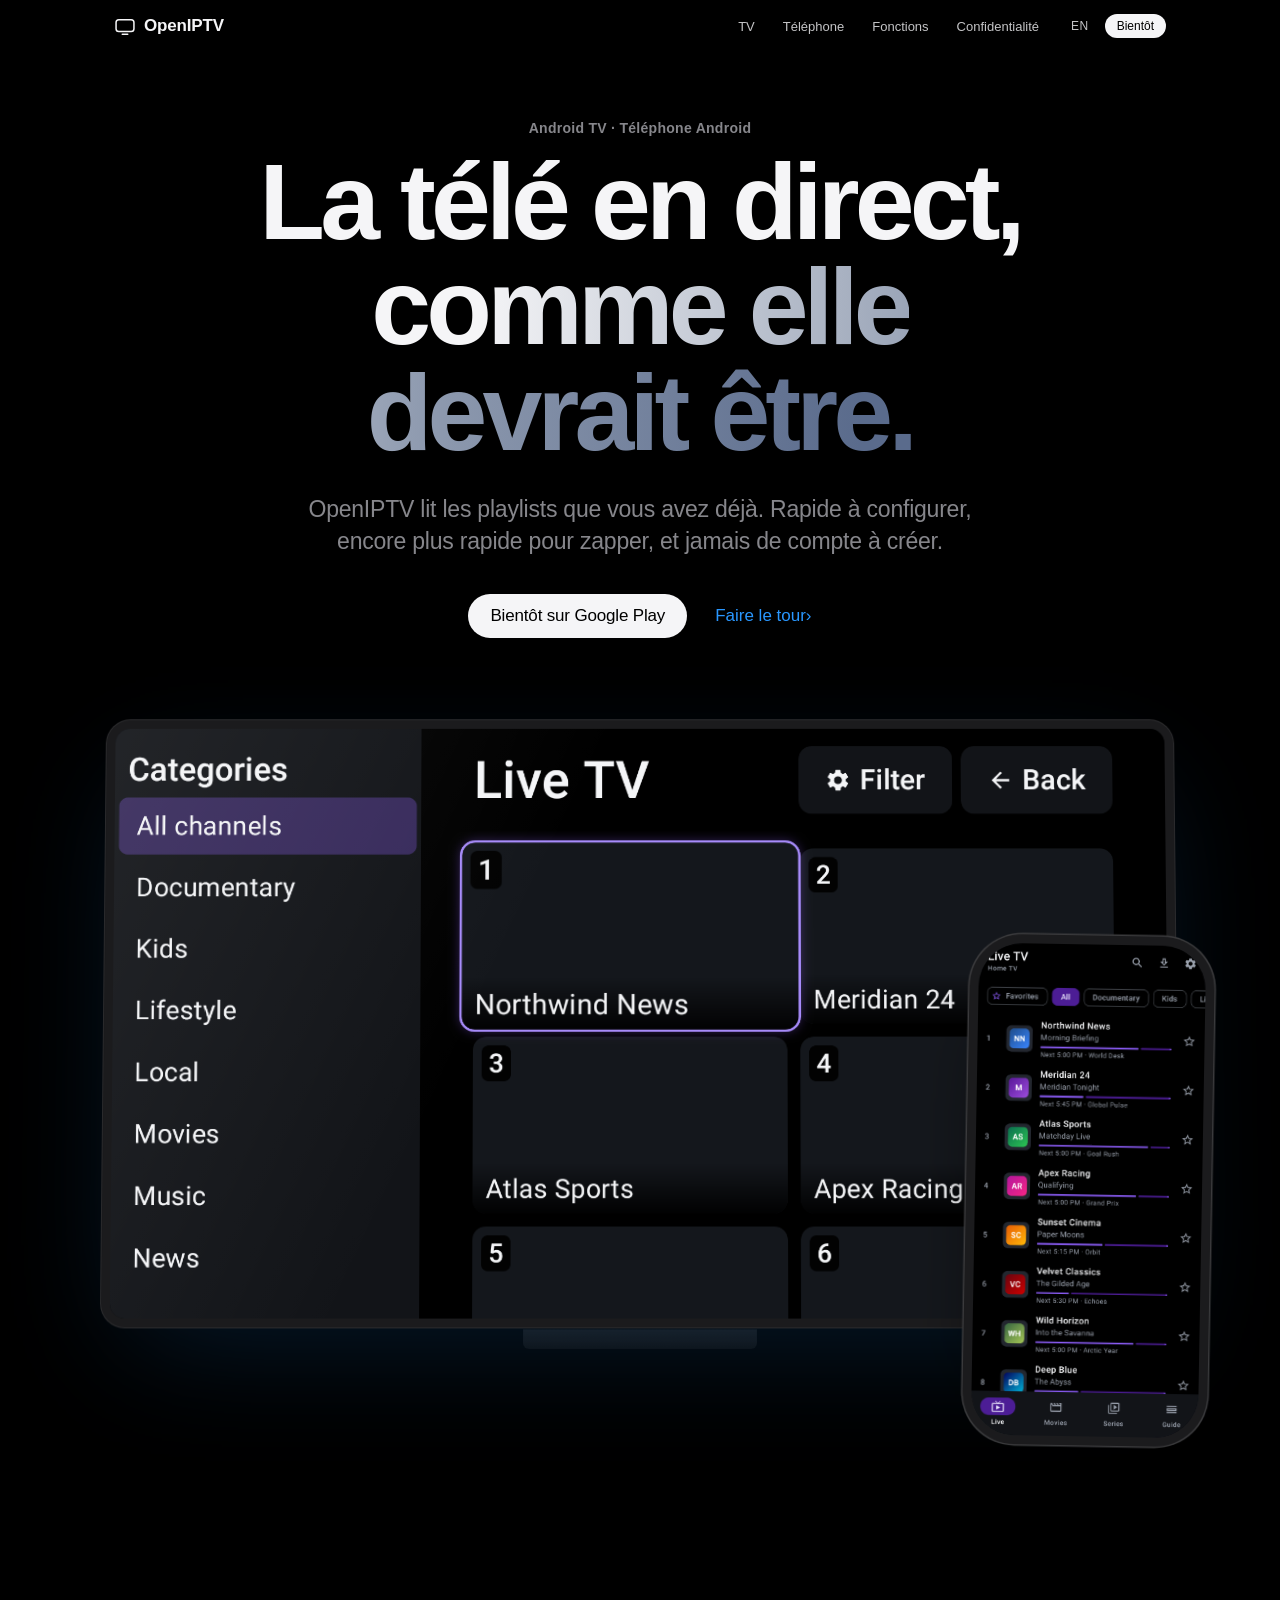
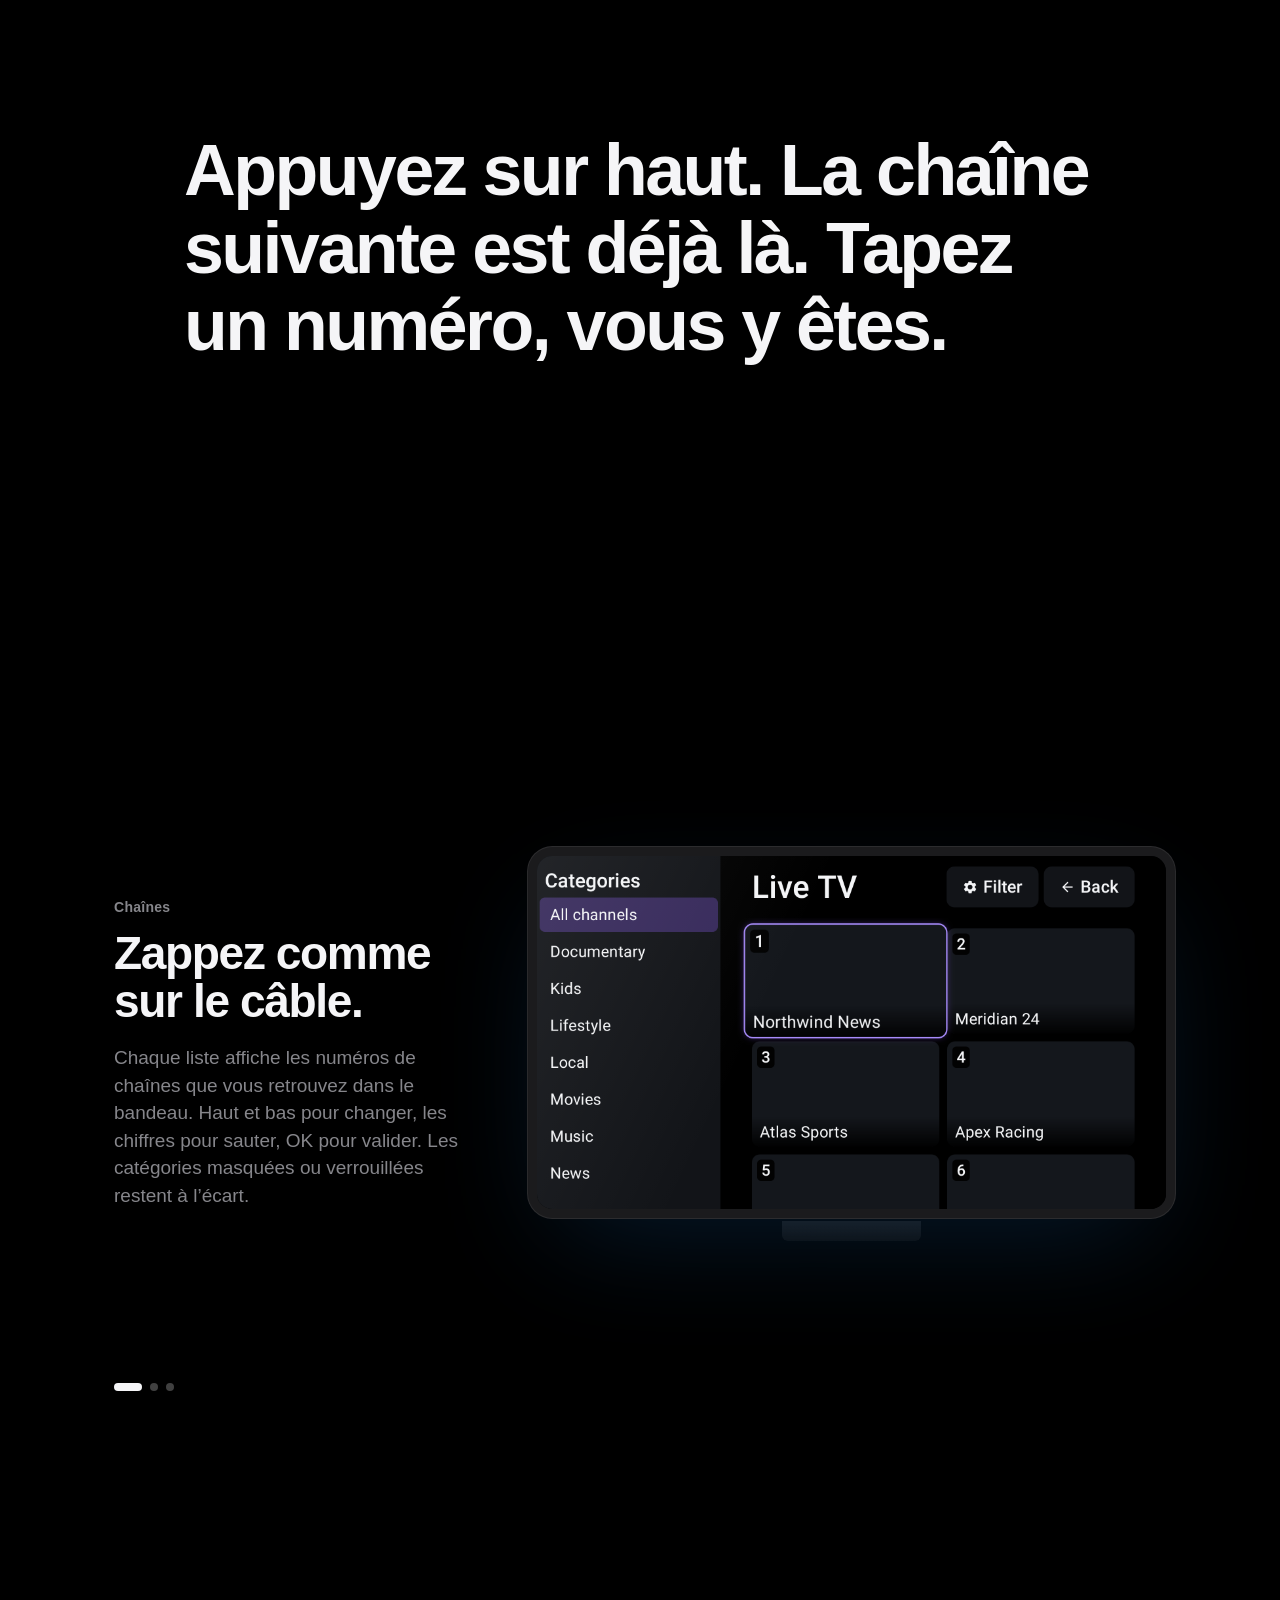
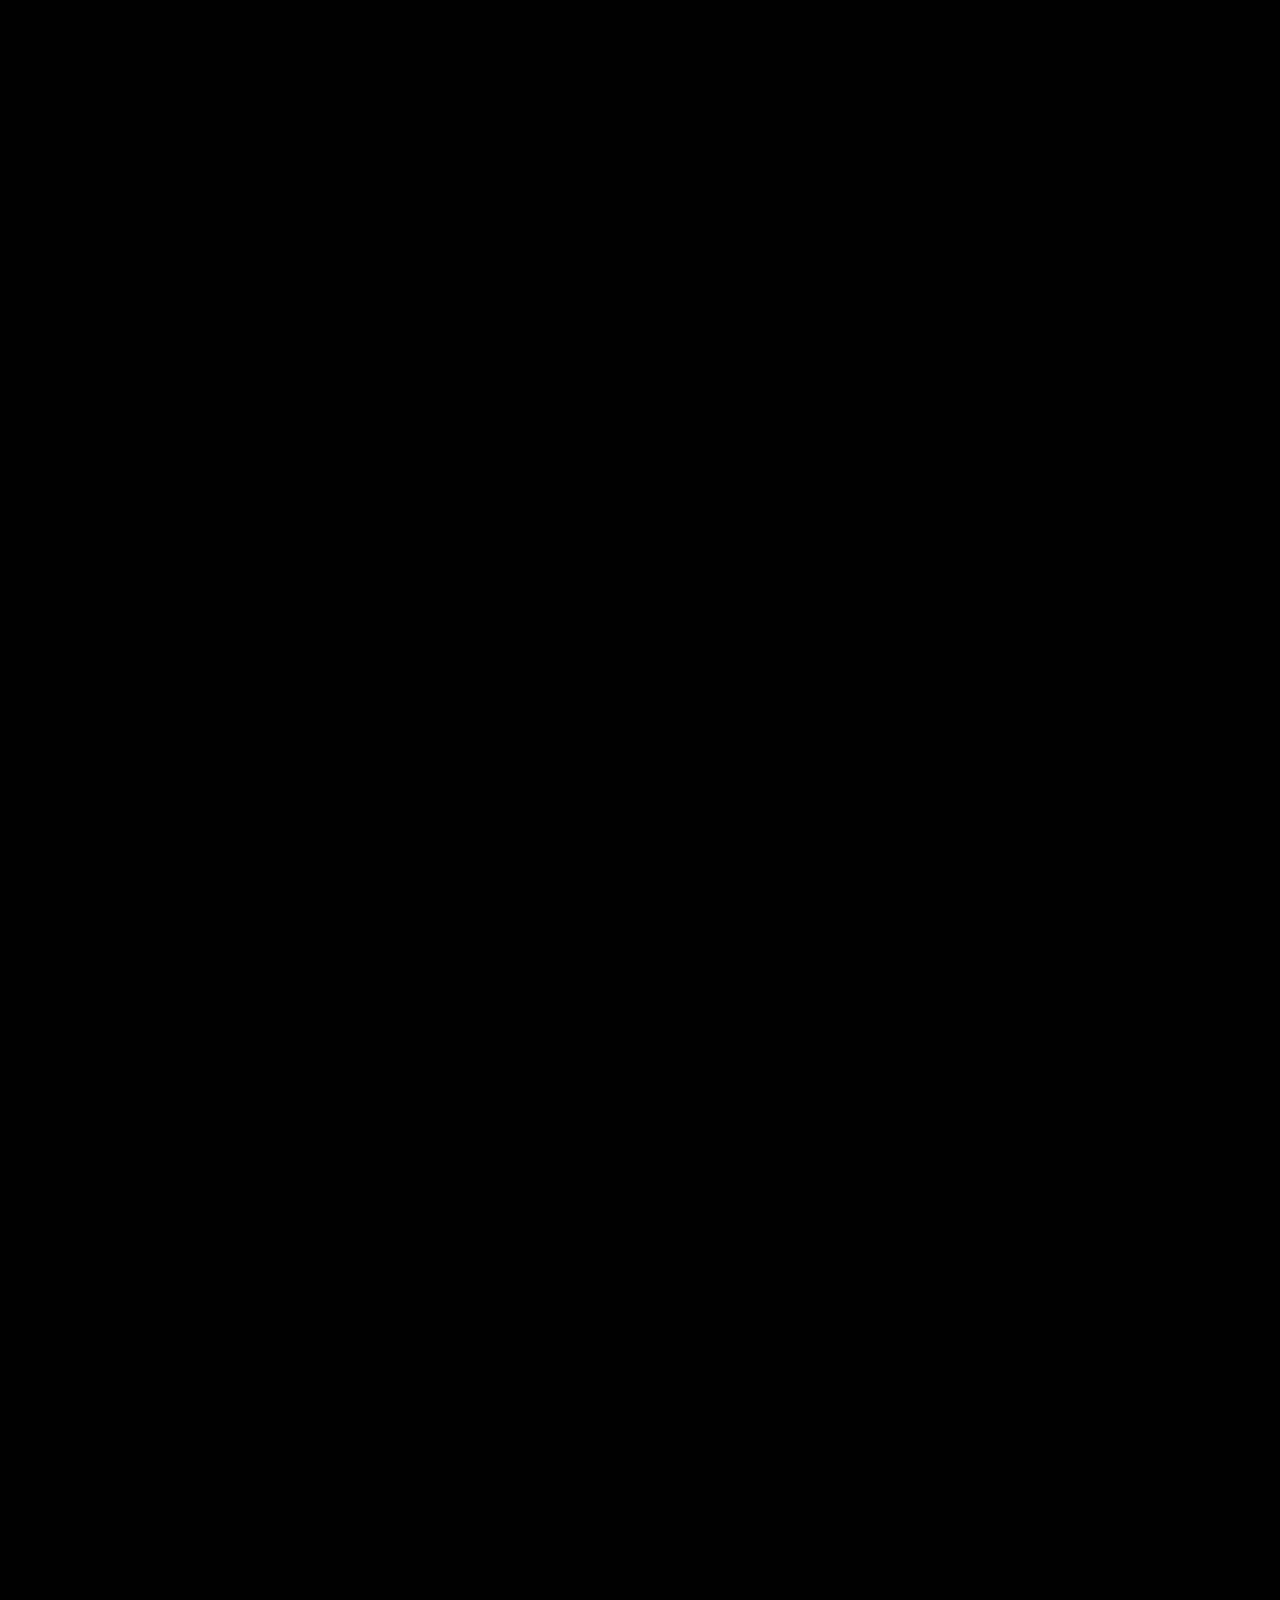
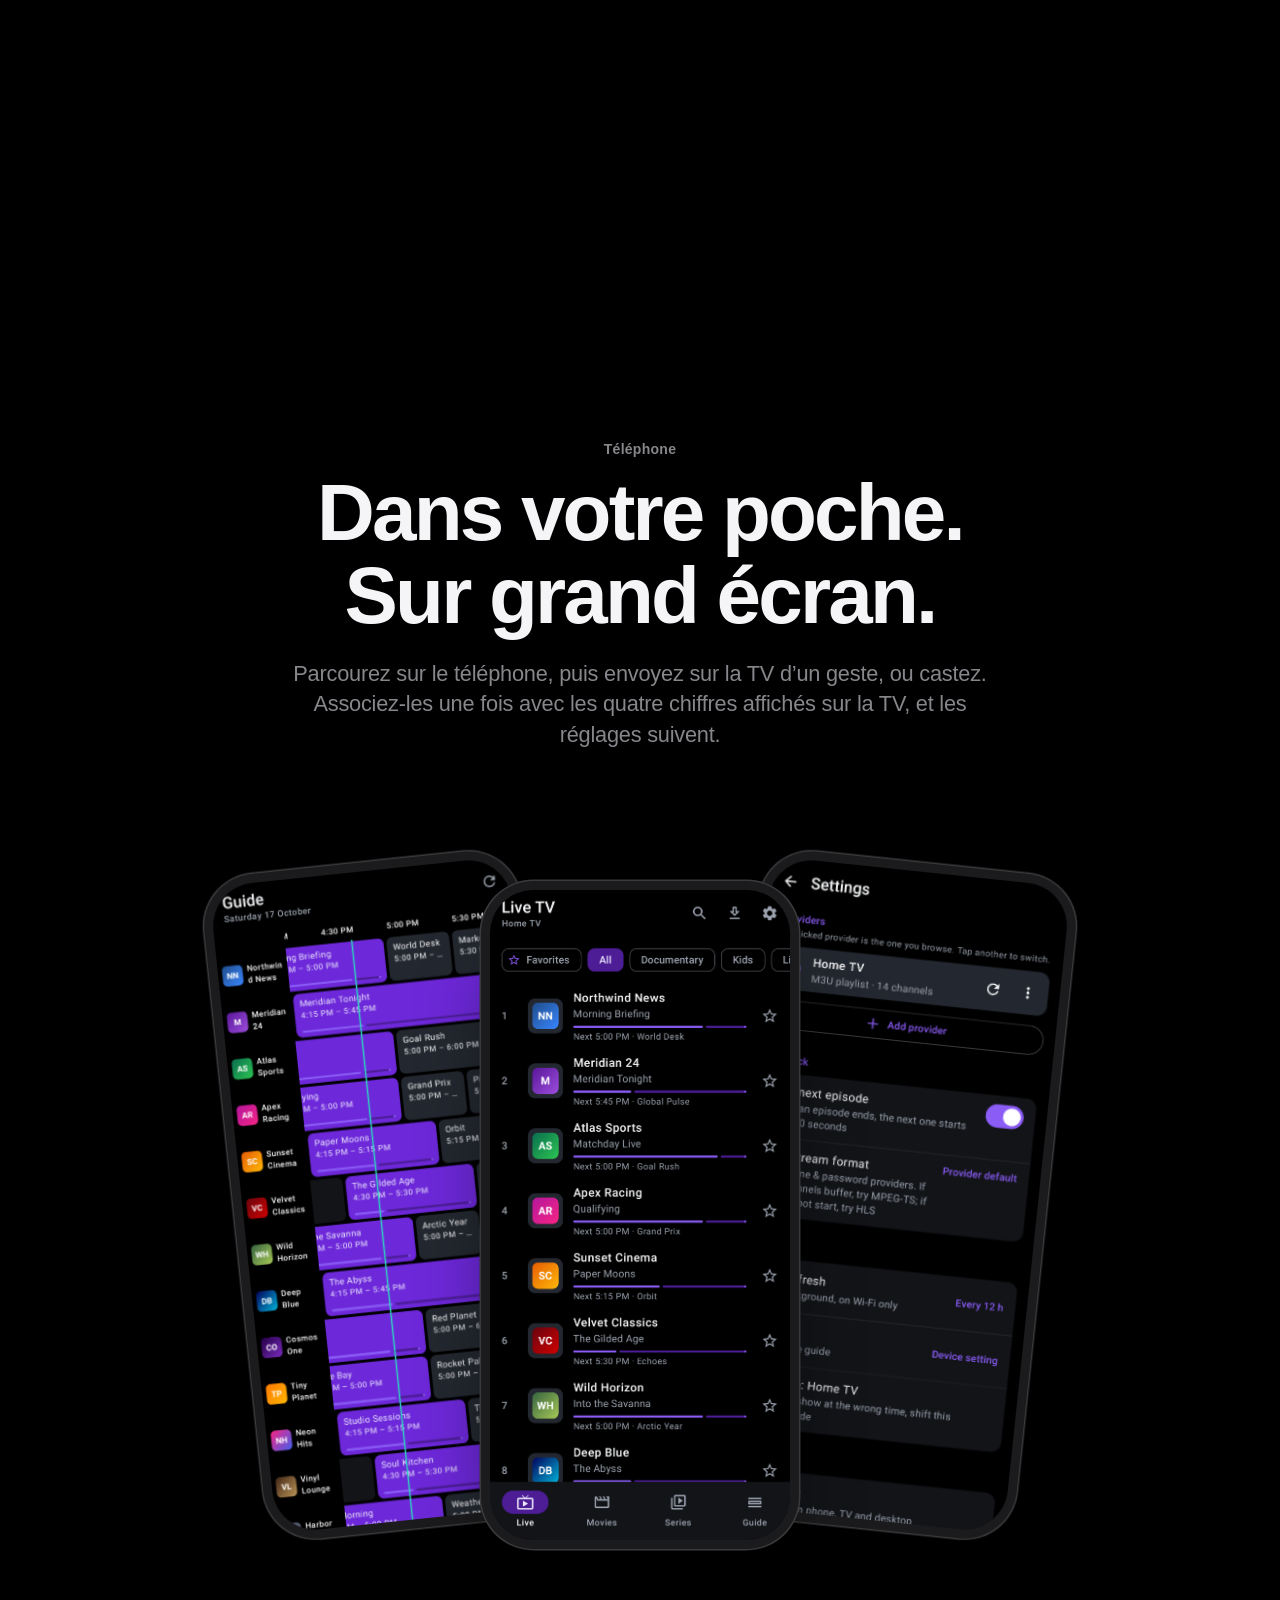
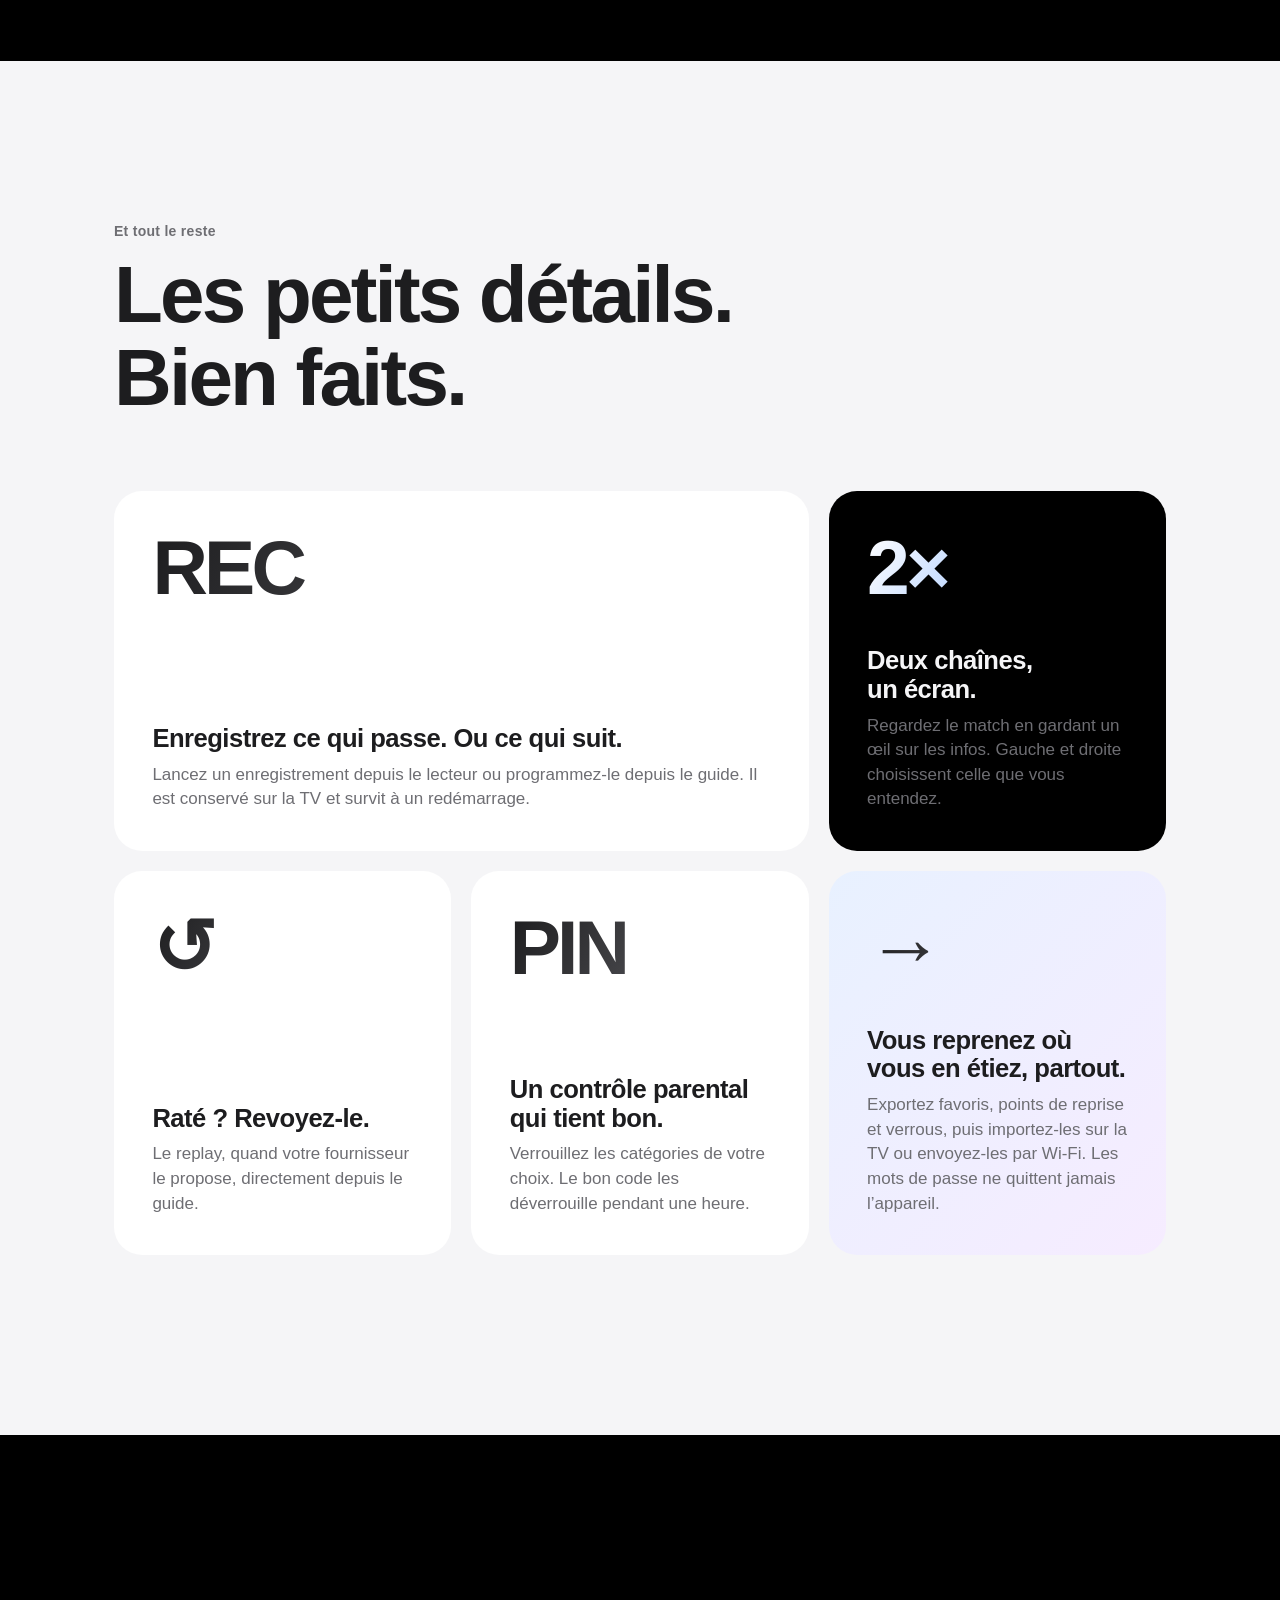
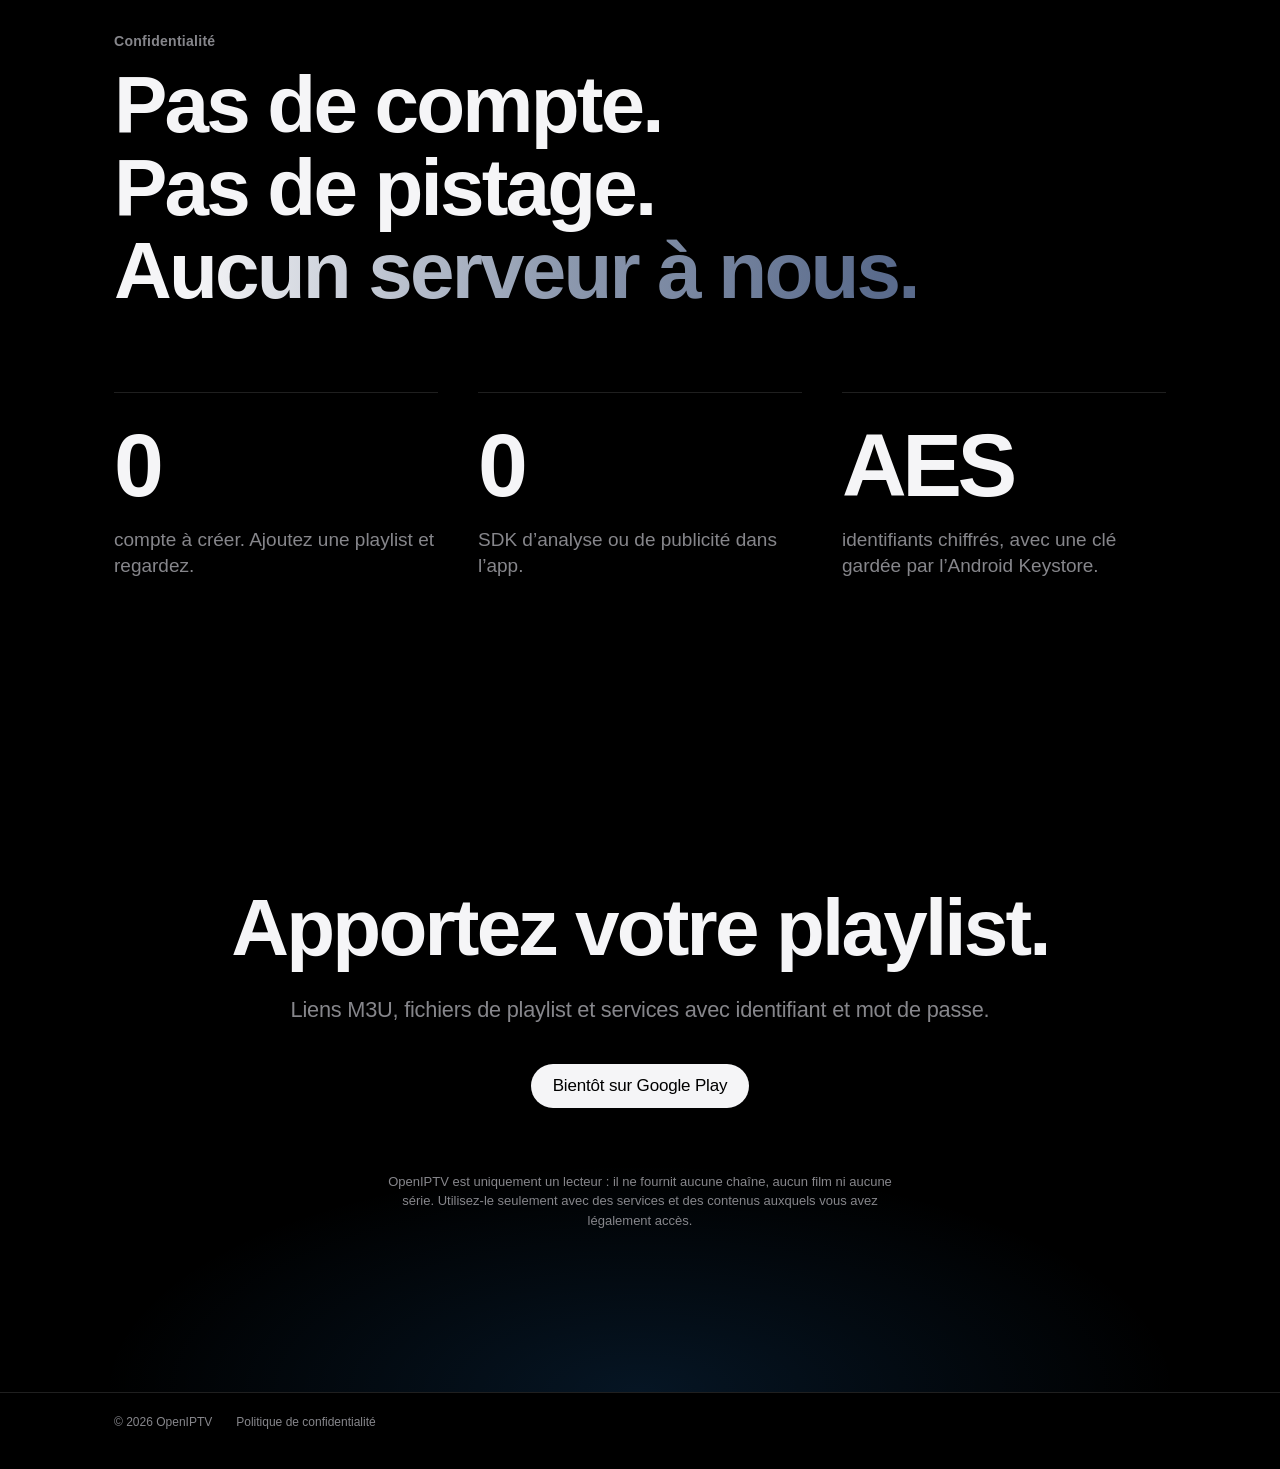
==== fr/index.html @ de067746 "Site from YannBrrd/OpenIPTV@de47c72" ====
<!doctype html>
<!-- Template: build.py fills the double-brace keys from i18n/<lang>.json (keys starting with @ come from the build). -->
<html lang="fr">
<head>
  <meta charset="utf-8">
  <meta name="viewport" content="width=device-width, initial-scale=1, viewport-fit=cover">
  <title>OpenIPTV — La télé en direct, comme elle devrait être</title>
  <meta name="description" content="OpenIPTV lit les playlists que vous avez déjà, sur Android TV et téléphone Android. Numéros de chaînes, vrai guide des programmes, enregistrements, sans compte.">
  <meta name="theme-color" content="#000000">
  <meta property="og:title" content="OpenIPTV">
  <meta property="og:description" content="La télé en direct, comme elle devrait être. Pour Android TV et téléphone Android.">
  <meta property="og:image" content="https://yannbrrd.github.io/openiptv-public/screenshots/tv-guide.png">
  <meta property="og:locale" content="fr_FR">
  <link rel="canonical" href="https://yannbrrd.github.io/openiptv-public/fr/">
  <link rel="alternate" hreflang="en" href="https://yannbrrd.github.io/openiptv-public/">
  <link rel="alternate" hreflang="fr" href="https://yannbrrd.github.io/openiptv-public/fr/">
  <link rel="alternate" hreflang="x-default" href="https://yannbrrd.github.io/openiptv-public/">
  <link rel="icon" href="../assets/icon.svg" type="image/svg+xml">
  <link rel="stylesheet" href="../assets/site.css">
</head>
<body>

<header class="nav" data-nav>
  <div class="nav__inner">
    <a class="nav__brand" href="#top" aria-label="OpenIPTV, retour en haut">
      <svg class="nav__mark" viewBox="0 0 32 32" aria-hidden="true"><rect x="3" y="7" width="26" height="17" rx="4"/><path d="M12 28h8"/></svg>
      OpenIPTV
    </a>
    <nav class="nav__links" aria-label="Sections">
      <a href="#tour">TV</a>
      <a href="#phone">Téléphone</a>
      <a href="#features">Fonctions</a>
      <a href="#privacy">Confidentialité</a>
    </nav>
    <a class="nav__lang" href="../" hreflang="en" lang="en" title="English">EN</a>
    <span class="nav__cta">Bientôt</span>
  </div>
</header>

<main id="top">

  <!-- Hero -->
  <section class="hero" data-progress>
    <div class="hero__copy">
      <p class="eyebrow load" style="--i:0">Android TV · Téléphone Android</p>
      <h1 class="hero__title load" style="--i:1">La télé en direct,<br><span class="hero__soft">comme elle<br>devrait être.</span></h1>
      <p class="hero__lede load" style="--i:2">OpenIPTV lit les playlists que vous avez déjà. Rapide à configurer, encore plus rapide pour zapper, et jamais de compte à créer.</p>
      <div class="hero__actions load" style="--i:3">
        <span class="pill pill--light">Bientôt sur Google Play</span>
        <a class="link-arrow" href="#tour">Faire le tour</a>
      </div>
    </div>

    <div class="hero__stage load" style="--i:4">
      <figure class="tv hero__tv">
        <div class="tv__screen"><img src="../screenshots/tv-channels.png" alt="La grille des chaînes en direct sur une TV, avec les numéros de chaînes et le programme en cours" width="1920" height="1080"></div>
        <div class="tv__foot" aria-hidden="true"></div>
      </figure>
      <figure class="phone hero__phone">
        <div class="phone__screen"><img src="../screenshots/phone-live.png" alt="La liste des chaînes en direct sur un téléphone" width="1233" height="2673"></div>
      </figure>
    </div>
  </section>

  <!-- Statement -->
  <section class="statement" data-progress aria-label="Zapping">
    <p class="statement__text" data-words>Appuyez sur haut. La chaîne suivante est déjà là. Tapez un numéro, vous y êtes.</p>
  </section>

  <!-- Sticky story -->
  <section class="story" id="tour" data-story>
    <div class="story__sticky">
      <div class="story__steps">
        <article class="story__step is-active" data-step="0">
          <p class="eyebrow">Chaînes</p>
          <h2>Zappez comme sur le câble.</h2>
          <p>Chaque liste affiche les numéros de chaînes que vous retrouvez dans le bandeau. Haut et bas pour changer, les chiffres pour sauter, OK pour valider. Les catégories masquées ou verrouillées restent à l’écart.</p>
        </article>
        <article class="story__step" data-step="1">
          <p class="eyebrow">Guide</p>
          <h2>Toute la soirée, d’un coup d’œil.</h2>
          <p>Le guide se met à jour tout seul en arrière-plan. Choisissez un programme pour créer un rappel, l’enregistrer ou passer directement sur la chaîne.</p>
        </article>
        <article class="story__step" data-step="2">
          <p class="eyebrow">Paramètres</p>
          <h2>Discrets, mais à portée de main.</h2>
          <p>Deux panneaux pensés pour la télécommande. Code parental, mise à jour du guide, format de flux et horloge, chacun avec ses vraies options, sans devinettes.</p>
        </article>
      </div>

      <figure class="tv story__tv">
        <div class="tv__screen">
          <img class="story__shot is-active" data-shot="0" src="../screenshots/tv-channels.png" alt="Grille des chaînes" loading="lazy" width="1920" height="1080">
          <img class="story__shot" data-shot="1" src="../screenshots/tv-guide.png" alt="Guide des programmes" loading="lazy" width="1920" height="1080">
          <img class="story__shot" data-shot="2" src="../screenshots/tv-settings.png" alt="Paramètres sur deux panneaux" loading="lazy" width="1920" height="1080">
        </div>
        <div class="tv__foot" aria-hidden="true"></div>
      </figure>

      <ol class="story__dots" aria-hidden="true"><li class="is-active"></li><li></li><li></li></ol>
    </div>
  </section>

  <!-- Phone -->
  <section class="phones" id="phone" data-progress>
    <div class="section-head reveal">
      <p class="eyebrow">Téléphone</p>
      <h2 class="display">Dans votre poche.<br>Sur grand écran.</h2>
      <p class="lede">Parcourez sur le téléphone, puis envoyez sur la TV d’un geste, ou castez. Associez-les une fois avec les quatre chiffres affichés sur la TV, et les réglages suivent.</p>
    </div>
    <div class="phones__fan">
      <figure class="phone phones__item phones__item--left"><div class="phone__screen"><img src="../screenshots/phone-guide.png" alt="Le guide des programmes sur un téléphone" loading="lazy" width="1233" height="2673"></div></figure>
      <figure class="phone phones__item phones__item--center"><div class="phone__screen"><img src="../screenshots/phone-live.png" alt="Les chaînes en direct, avec le programme en cours et le suivant" loading="lazy" width="1233" height="2673"></div></figure>
      <figure class="phone phones__item phones__item--right"><div class="phone__screen"><img src="../screenshots/phone-settings.png" alt="Les paramètres regroupés par sections" loading="lazy" width="1233" height="2673"></div></figure>
    </div>
  </section>

  <!-- Features (light) -->
  <section class="features" id="features">
    <div class="section-head reveal">
      <p class="eyebrow eyebrow--dark">Et tout le reste</p>
      <h2 class="display">Les petits détails.<br>Bien faits.</h2>
    </div>

    <div class="bento">
      <article class="tile tile--wide reveal">
        <p class="tile__big">REC</p>
        <h3>Enregistrez ce qui passe. Ou ce qui suit.</h3>
        <p>Lancez un enregistrement depuis le lecteur ou programmez-le depuis le guide. Il est conservé sur la TV et survit à un redémarrage.</p>
      </article>
      <article class="tile tile--dark reveal">
        <p class="tile__big">2&times;</p>
        <h3>Deux chaînes, un écran.</h3>
        <p>Regardez le match en gardant un œil sur les infos. Gauche et droite choisissent celle que vous entendez.</p>
      </article>
      <article class="tile reveal">
        <p class="tile__big">&#8634;</p>
        <h3>Raté ? Revoyez-le.</h3>
        <p>Le replay, quand votre fournisseur le propose, directement depuis le guide.</p>
      </article>
      <article class="tile reveal">
        <p class="tile__big">PIN</p>
        <h3>Un contrôle parental qui tient bon.</h3>
        <p>Verrouillez les catégories de votre choix. Le bon code les déverrouille pendant une heure.</p>
      </article>
      <article class="tile tile--tint reveal">
        <p class="tile__big">&rarr;</p>
        <h3>Vous reprenez où vous en étiez, partout.</h3>
        <p>Exportez favoris, points de reprise et verrous, puis importez-les sur la TV ou envoyez-les par Wi-Fi. Les mots de passe ne quittent jamais l’appareil.</p>
      </article>
    </div>
  </section>

  <!-- Privacy -->
  <section class="privacy" id="privacy">
    <div class="section-head reveal">
      <p class="eyebrow">Confidentialité</p>
      <h2 class="display">Pas de compte.<br>Pas de pistage.<br><span class="hero__soft">Aucun serveur à nous.</span></h2>
    </div>
    <dl class="facts">
      <div class="fact reveal"><dt>0</dt><dd>compte à créer. Ajoutez une playlist et regardez.</dd></div>
      <div class="fact reveal"><dt>0</dt><dd>SDK d’analyse ou de publicité dans l’app.</dd></div>
      <div class="fact reveal"><dt>AES</dt><dd>identifiants chiffrés, avec une clé gardée par l’Android Keystore.</dd></div>
    </dl>
  </section>

  <!-- Closing -->
  <section class="closing">
    <h2 class="display reveal">Apportez votre playlist.</h2>
    <p class="lede reveal">Liens M3U, fichiers de playlist et services avec identifiant et mot de passe.</p>
    <span class="pill pill--light reveal">Bientôt sur Google Play</span>
    <p class="disclaimer reveal">OpenIPTV est uniquement un lecteur : il ne fournit aucune chaîne, aucun film ni aucune série. Utilisez-le seulement avec des services et des contenus auxquels vous avez légalement accès.</p>
  </section>
</main>

<footer class="footer">
  <div class="footer__inner">
    <span>&copy; <span data-year>2026</span> OpenIPTV</span>
    <a href="../privacy.html">Politique de confidentialité</a>
  </div>
</footer>

<script src="../assets/site.js" defer></script>
</body>
</html>
---- assets/site.css ----
/* OpenIPTV website. No framework: a few custom properties, real type, and
   motion driven by scroll progress (--p, set by site.js). */

:root {
  --bg: #000;
  --fg: #f5f5f7;
  --muted: #86868b;
  --hairline: rgba(255, 255, 255, .12);
  --light-bg: #f5f5f7;
  --light-fg: #1d1d1f;
  --light-muted: #6e6e73;
  --accent: #2997ff;
  --bezel: #1b1b1d;
  --ease: cubic-bezier(.2, .7, .1, 1);
  --gutter: clamp(20px, 5vw, 64px);
  --max: 1180px;
  font-family: -apple-system, BlinkMacSystemFont, "SF Pro Display", "SF Pro Text", "Helvetica Neue", "Segoe UI", Roboto, Arial, sans-serif;
  -webkit-font-smoothing: antialiased;
  -moz-osx-font-smoothing: grayscale;
  text-rendering: optimizeLegibility;
}

* { box-sizing: border-box; }
html { scroll-behavior: smooth; }
body { margin: 0; background: var(--bg); color: var(--fg); overflow-x: hidden; }
img { display: block; max-width: 100%; }
a { color: inherit; }
h1, h2, h3, p { margin: 0; }
h1, h2, h3, .statement__text { text-wrap: balance; }

/* ---------- Type ---------- */

.eyebrow {
  font-size: 14px;
  font-weight: 600;
  letter-spacing: .02em;
  color: var(--muted);
  margin-bottom: 14px;
}
.eyebrow--dark { color: var(--light-muted); }

.display {
  font-size: clamp(40px, 6.4vw, 80px);
  line-height: 1.04;
  letter-spacing: -.035em;
  font-weight: 700;
}

.lede {
  font-size: clamp(19px, 1.7vw, 24px);
  line-height: 1.4;
  letter-spacing: -.01em;
  color: var(--muted);
  max-width: 34em;
  margin-top: 22px;
}

.section-head { max-width: var(--max); margin: 0 auto; padding: 0 var(--gutter); }

/* ---------- Nav ---------- */

.nav {
  position: fixed;
  inset: 0 0 auto 0;
  z-index: 10;
  transition: background .4s var(--ease), border-color .4s var(--ease);
  border-bottom: 1px solid transparent;
}
.nav.is-light {
  background: rgba(245, 245, 247, .78) !important;
  border-bottom-color: rgba(0, 0, 0, .08) !important;
  color: var(--light-fg);
}
.nav.is-light .nav__links a { color: rgba(29, 29, 31, .8); }
.nav.is-light .nav__cta { background: var(--light-fg); color: #fff; }
.nav.is-scrolled {
  background: rgba(0, 0, 0, .72);
  backdrop-filter: saturate(180%) blur(20px);
  -webkit-backdrop-filter: saturate(180%) blur(20px);
  border-bottom-color: var(--hairline);
}
.nav__inner {
  max-width: var(--max);
  margin: 0 auto;
  height: 52px;
  padding: 0 var(--gutter);
  display: flex;
  align-items: center;
  gap: 32px;
}
.nav__brand {
  display: flex;
  align-items: center;
  gap: 8px;
  font-weight: 600;
  font-size: 17px;
  letter-spacing: -.01em;
  text-decoration: none;
}
.nav__mark { width: 22px; height: 22px; fill: none; stroke: currentColor; stroke-width: 2.2; stroke-linecap: round; }
.nav__links { display: flex; gap: 28px; margin-left: auto; }
.nav__links a { font-size: 13px; color: rgba(245, 245, 247, .8); text-decoration: none; transition: color .2s; }
.nav__links a:hover { color: var(--fg); }
.nav__cta { font-size: 12px; font-weight: 500; padding: 5px 12px; border-radius: 980px; background: var(--fg); color: #000; text-decoration: none; }
.nav__lang { font-size: 12px; font-weight: 500; letter-spacing: .04em; color: rgba(245, 245, 247, .8); text-decoration: none; margin-right: -16px; }
.nav__lang:hover { color: var(--fg); }
.nav.is-light .nav__lang { color: rgba(29, 29, 31, .8); }

/* ---------- Buttons ---------- */

.pill {
  display: inline-flex;
  align-items: center;
  height: 44px;
  padding: 0 22px;
  border-radius: 980px;
  font-size: 17px;
  font-weight: 500;
  letter-spacing: -.01em;
}
.pill--light { background: var(--fg); color: #000; }
a.pill { text-decoration: none; }
.link-arrow { color: var(--accent); font-size: 17px; text-decoration: none; }
.link-arrow::after { content: " \203A"; display: inline-block; transition: transform .3s var(--ease); }
.link-arrow:hover::after { transform: translateX(3px); }

/* ---------- Devices ---------- */

.tv { margin: 0; position: relative; }
.tv__screen {
  position: relative;
  aspect-ratio: 16 / 9;
  border-radius: clamp(8px, 1.2vw, 18px);
  overflow: hidden;
  background:
    radial-gradient(120% 90% at 30% 20%, #1c2333 0%, #0b0d12 55%, #050506 100%);
  box-shadow:
    0 0 0 clamp(5px, .7vw, 10px) var(--bezel),
    0 0 0 calc(clamp(5px, .7vw, 10px) + 1px) #2c2c2e,
    0 40px 120px -20px rgba(41, 151, 255, .18),
    0 60px 100px -40px rgba(0, 0, 0, .9);
}
.tv__screen img { width: 100%; height: 100%; object-fit: cover; }
.tv__screen::after {
  /* the faint reflection of a glossy panel */
  content: "";
  position: absolute;
  inset: 0;
  background: linear-gradient(115deg, rgba(255, 255, 255, .07) 0%, rgba(255, 255, 255, 0) 38%);
  pointer-events: none;
}
.tv__foot {
  width: 22%;
  height: clamp(10px, 1.6vw, 22px);
  margin: clamp(6px, .9vw, 12px) auto 0;
  border-radius: 0 0 6px 6px;
  background: linear-gradient(#2a2a2c, #111);
}

.phone { margin: 0; }
.phone__screen {
  position: relative;
  aspect-ratio: 1233 / 2673;
  border-radius: clamp(26px, 3.4vw, 46px);
  overflow: hidden;
  background: linear-gradient(160deg, #15171c, #050506);
  box-shadow:
    0 0 0 clamp(6px, .7vw, 10px) var(--bezel),
    0 0 0 calc(clamp(6px, .7vw, 10px) + 1.5px) #3a3a3c,
    0 50px 90px -30px rgba(0, 0, 0, .9);
}
.phone__screen img { width: 100%; height: 100%; object-fit: cover; }
.phone__screen::before {
  /* punch-hole camera */
  content: "";
  position: absolute;
  top: 1.6%;
  left: 50%;
  width: 3.4%;
  aspect-ratio: 1;
  border-radius: 50%;
  background: #000;
  transform: translateX(-50%);
  z-index: 1;
}
.is-missing { visibility: hidden; }

/* ---------- Load-in ---------- */

.load {
  opacity: 0;
  transform: translateY(24px);
  animation: rise 1.1s var(--ease) forwards;
  animation-delay: calc(var(--i) * 110ms + 120ms);
}
@keyframes rise { to { opacity: 1; transform: none; } }

/* ---------- Hero ---------- */

.hero {
  --p: 0;
  min-height: 100vh;
  padding: 120px var(--gutter) 80px;
  text-align: center;
  overflow: hidden;
}
.hero__copy { max-width: 900px; margin: 0 auto; }
.hero__title {
  font-size: clamp(48px, 8.4vw, 112px);
  line-height: .98;
  letter-spacing: -.045em;
  font-weight: 700;
}
.hero__soft {
  background: linear-gradient(92deg, #f5f5f7 10%, #8e9aaf 55%, #5a6b8c 95%);
  -webkit-background-clip: text;
  background-clip: text;
  color: transparent;
}
.hero__lede {
  margin: 28px auto 0;
  max-width: 30em;
  font-size: clamp(19px, 1.8vw, 24px);
  line-height: 1.38;
  color: var(--muted);
  letter-spacing: -.01em;
}
.hero__actions { margin-top: 36px; display: flex; gap: 28px; justify-content: center; align-items: center; flex-wrap: wrap; }

.hero__stage {
  position: relative;
  max-width: 1080px;
  margin: 72px auto 0;
  padding-bottom: 6%;
}
.hero__tv {
  transform: perspective(1600px) rotateX(calc((1 - var(--p) * 2.2) * 10deg)) scale(calc(.9 + var(--p) * .22));
  transform-origin: 50% 100%;
  will-change: transform;
}
.hero__phone {
  position: absolute;
  width: 21%;
  right: -2%;
  bottom: 0;
  transform: translateY(calc((1 - var(--p) * 2) * 70px)) rotate(calc((1 - var(--p) * 2) * 4deg));
  will-change: transform;
}

/* ---------- Statement ---------- */

.statement {
  --p: 0;
  max-width: 1040px;
  margin: 0 auto;
  padding: 26vh var(--gutter);
}
.statement__text {
  font-size: clamp(36px, 5.6vw, 72px);
  line-height: 1.08;
  letter-spacing: -.035em;
  font-weight: 700;
}
.statement__text .w {
  /* each word lights up as the sentence scrolls through the middle */
  opacity: clamp(.16, calc((var(--p) * 1.8 - var(--k)) * 6), 1);
  transition: opacity .15s linear;
}

/* ---------- Story ---------- */

.story { height: 320vh; position: relative; }
.story__sticky {
  position: sticky;
  top: 0;
  height: 100vh;
  max-width: var(--max);
  margin: 0 auto;
  padding: 0 var(--gutter);
  display: grid;
  grid-template-columns: minmax(260px, 4fr) 7fr;
  align-items: center;
  gap: clamp(28px, 5vw, 72px);
}
.story__steps { position: relative; min-height: 300px; }
.story__step {
  position: absolute;
  inset: 0 0 auto 0;
  opacity: 0;
  transform: translateY(28px);
  transition: opacity .7s var(--ease), transform .7s var(--ease);
  pointer-events: none;
}
.story__step.is-active { opacity: 1; transform: none; pointer-events: auto; }
.story__step h2 { font-size: clamp(32px, 3.6vw, 48px); line-height: 1.06; letter-spacing: -.03em; font-weight: 700; }
.story__step p:not(.eyebrow) { margin-top: 18px; font-size: 19px; line-height: 1.45; color: var(--muted); }
.story__tv .tv__screen img.story__shot {
  position: absolute;
  inset: 0;
  opacity: 0;
  transform: scale(1.035);
  transition: opacity .8s var(--ease), transform 1.2s var(--ease);
}
.story__tv .tv__screen img.story__shot.is-active { opacity: 1; transform: none; }
.story__dots {
  position: absolute;
  left: var(--gutter);
  bottom: 12vh;
  display: flex;
  gap: 8px;
  padding: 0;
  margin: 0;
  list-style: none;
}
.story__dots li { width: 8px; height: 8px; border-radius: 4px; background: rgba(255, 255, 255, .25); transition: width .5s var(--ease), background .5s; }
.story__dots li.is-active { width: 28px; background: var(--fg); }

/* ---------- Phones ---------- */

.phones { --p: 0; padding: 18vh 0 20vh; overflow: hidden; }
.phones .section-head { text-align: center; }
.phones .lede { margin-left: auto; margin-right: auto; }
.phones__fan {
  display: flex;
  justify-content: center;
  align-items: flex-end;
  gap: clamp(12px, 3vw, 40px);
  margin-top: 80px;
  padding: 0 var(--gutter);
}
.phones__item { width: clamp(96px, 26vw, 300px); will-change: transform; }
.phones__item--left { transform: translateX(calc((1 - var(--p) * 1.6) * 90px)) translateY(40px) rotate(calc((1 - var(--p) * 1.6) * -6deg)); }
.phones__item--right { transform: translateX(calc((1 - var(--p) * 1.6) * -90px)) translateY(40px) rotate(calc((1 - var(--p) * 1.6) * 6deg)); }
.phones__item--center { transform: translateY(calc((1 - var(--p) * 1.6) * 60px)); z-index: 1; }

/* ---------- Features (light section) ---------- */

.features {
  background: var(--light-bg);
  color: var(--light-fg);
  padding: 18vh 0 20vh;
}
.features .display { color: var(--light-fg); }
.bento {
  max-width: var(--max);
  margin: 72px auto 0;
  padding: 0 var(--gutter);
  display: grid;
  grid-template-columns: repeat(3, 1fr);
  gap: 20px;
}
.tile {
  background: #fff;
  border-radius: 28px;
  padding: clamp(28px, 3vw, 44px);
  min-height: 300px;
  display: flex;
  flex-direction: column;
  justify-content: flex-end;
  transition: transform .5s var(--ease), box-shadow .5s var(--ease);
}
.tile:hover { transform: translateY(-4px); box-shadow: 0 30px 60px -30px rgba(0, 0, 0, .25); }
.tile--wide { grid-column: span 2; }
.tile--dark { background: #000; color: var(--fg); }
.tile--dark p:not(.tile__big) { color: var(--muted); }
.tile--tint { background: linear-gradient(135deg, #e8f1ff 0%, #f6ecff 100%); }
.tile__big {
  font-size: clamp(56px, 6vw, 92px);
  font-weight: 800;
  letter-spacing: -.05em;
  line-height: 1;
  margin-bottom: auto;
  padding-bottom: 40px;
  background: linear-gradient(120deg, #1d1d1f, #6e6e73);
  -webkit-background-clip: text;
  background-clip: text;
  color: transparent;
}
.tile--dark .tile__big { background-image: linear-gradient(120deg, #fff, #5e9cff); }
.tile h3 { font-size: clamp(22px, 2vw, 28px); line-height: 1.12; letter-spacing: -.02em; font-weight: 700; }
.tile p:not(.tile__big) { margin-top: 10px; font-size: 17px; line-height: 1.45; color: var(--light-muted); }

/* ---------- Privacy ---------- */

.privacy { padding: 22vh 0 18vh; }
.facts {
  max-width: var(--max);
  margin: 80px auto 0;
  padding: 0 var(--gutter);
  display: grid;
  grid-template-columns: repeat(3, 1fr);
  gap: 40px;
}
.fact { border-top: 1px solid var(--hairline); padding-top: 28px; }
.fact dt { font-size: clamp(56px, 7vw, 96px); font-weight: 700; letter-spacing: -.05em; line-height: 1; }
.fact dd { margin: 16px 0 0; font-size: 19px; line-height: 1.4; color: var(--muted); max-width: 18em; }

/* ---------- Closing ---------- */

.closing {
  text-align: center;
  padding: 16vh var(--gutter) 18vh;
  display: flex;
  flex-direction: column;
  align-items: center;
  gap: 8px;
  background: radial-gradient(60% 50% at 50% 100%, rgba(41, 151, 255, .14), transparent 70%);
}
.closing .lede { margin: 18px auto 30px; }
.disclaimer { margin-top: 56px; max-width: 40em; font-size: 13px; line-height: 1.5; color: var(--muted); }

/* ---------- Footer ---------- */

.footer { border-top: 1px solid var(--hairline); }
.footer__inner {
  max-width: var(--max);
  margin: 0 auto;
  padding: 22px var(--gutter) 40px;
  display: flex;
  gap: 24px;
  font-size: 12px;
  color: var(--muted);
}
.footer a { color: var(--muted); text-decoration: none; }
.footer a:hover { color: var(--fg); }

/* ---------- Reveal ---------- */

.reveal { opacity: 0; transform: translateY(40px); transition: opacity 1s var(--ease), transform 1s var(--ease); }
.reveal.is-in { opacity: 1; transform: none; }
.bento .reveal:nth-child(2), .facts .reveal:nth-child(2) { transition-delay: .08s; }
.bento .reveal:nth-child(3), .facts .reveal:nth-child(3) { transition-delay: .16s; }
.bento .reveal:nth-child(4) { transition-delay: .08s; }
.bento .reveal:nth-child(5) { transition-delay: .16s; }

/* ---------- Small screens ---------- */

@media (max-width: 860px) {
  .nav__links { display: none; }
  .nav__cta, .nav__lang { margin-left: auto; }
  .nav__lang + .nav__cta { margin-left: 0; }
  .hero__phone { width: 26%; right: 0; }
  .story { height: auto; }
  .story__sticky { position: static; height: auto; grid-template-columns: 1fr; padding-top: 12vh; padding-bottom: 12vh; }
  .story__steps { min-height: 0; display: grid; gap: 40px; }
  .story__step { position: static; opacity: 1; transform: none; }
  .story__tv { order: -1; }
  .story__tv .tv__screen img.story__shot:not([data-shot="0"]) { display: none; }
  .story__tv .tv__screen img.story__shot[data-shot="0"] { opacity: 1; transform: none; }
  .story__dots { display: none; }
  .bento { grid-template-columns: 1fr; }
  .tile--wide { grid-column: auto; }
  .facts { grid-template-columns: 1fr; gap: 0; }
  .fact { padding: 28px 0; }
}

/* ---------- Reduced motion ---------- */

@media (prefers-reduced-motion: reduce) {
  html { scroll-behavior: auto; }
  .load, .reveal { animation: none; opacity: 1; transform: none; transition: none; }
  .hero__tv, .hero__phone, .phones__item { transform: none !important; }
  .statement__text .w { opacity: 1; }
  .story__step, .story__tv .tv__screen img.story__shot { transition: none; }
}
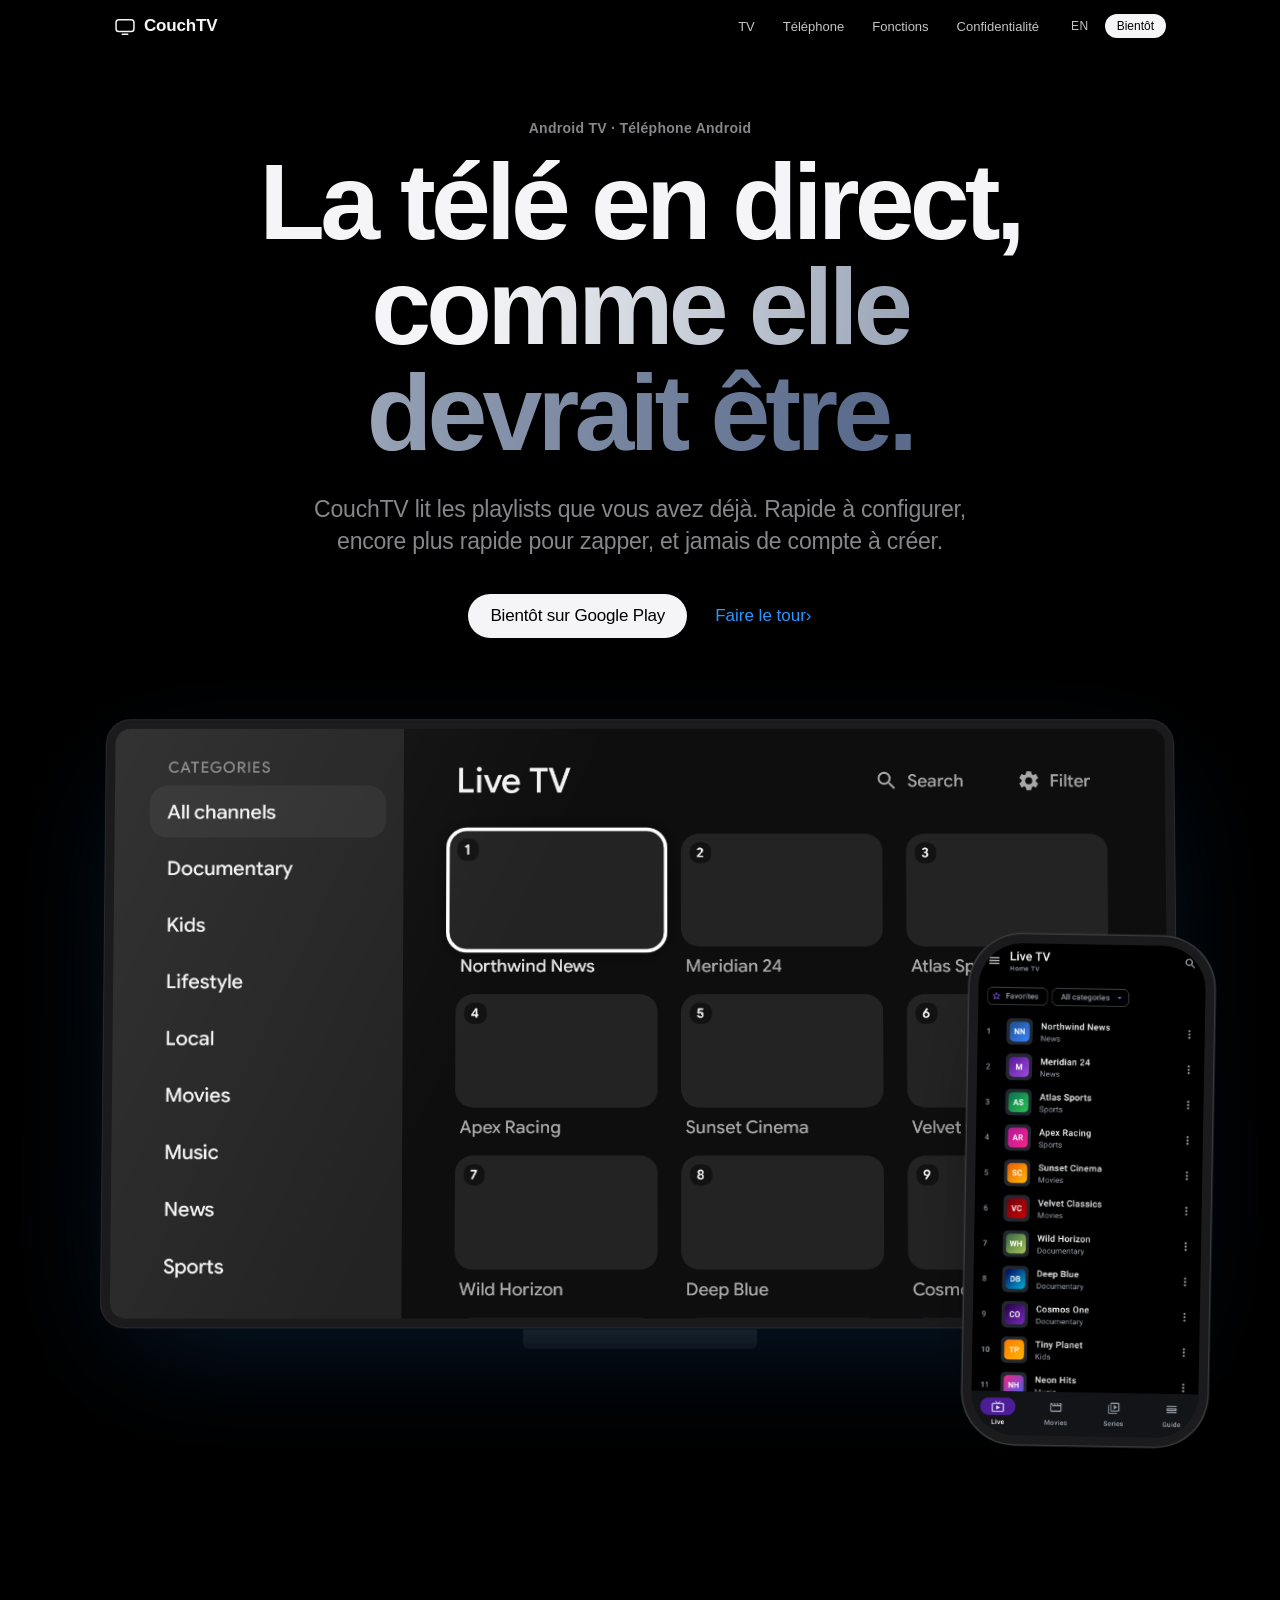
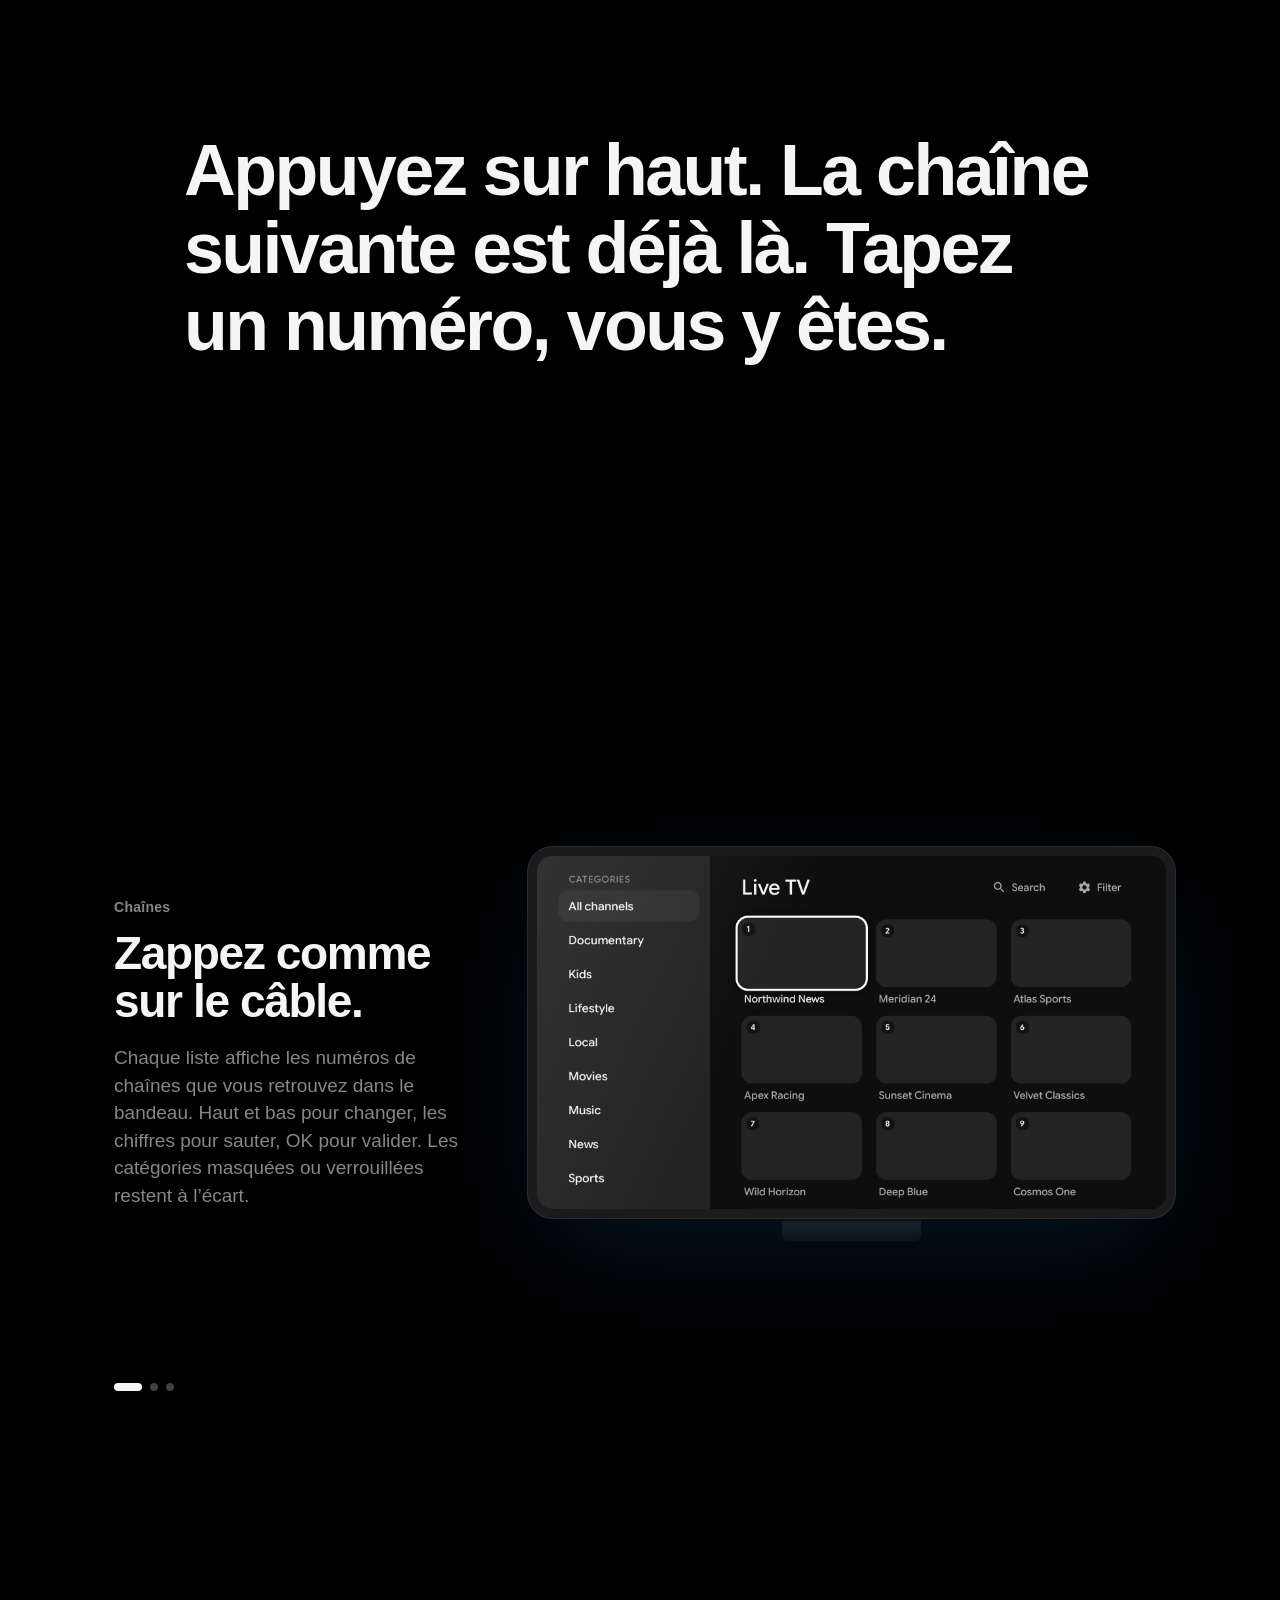
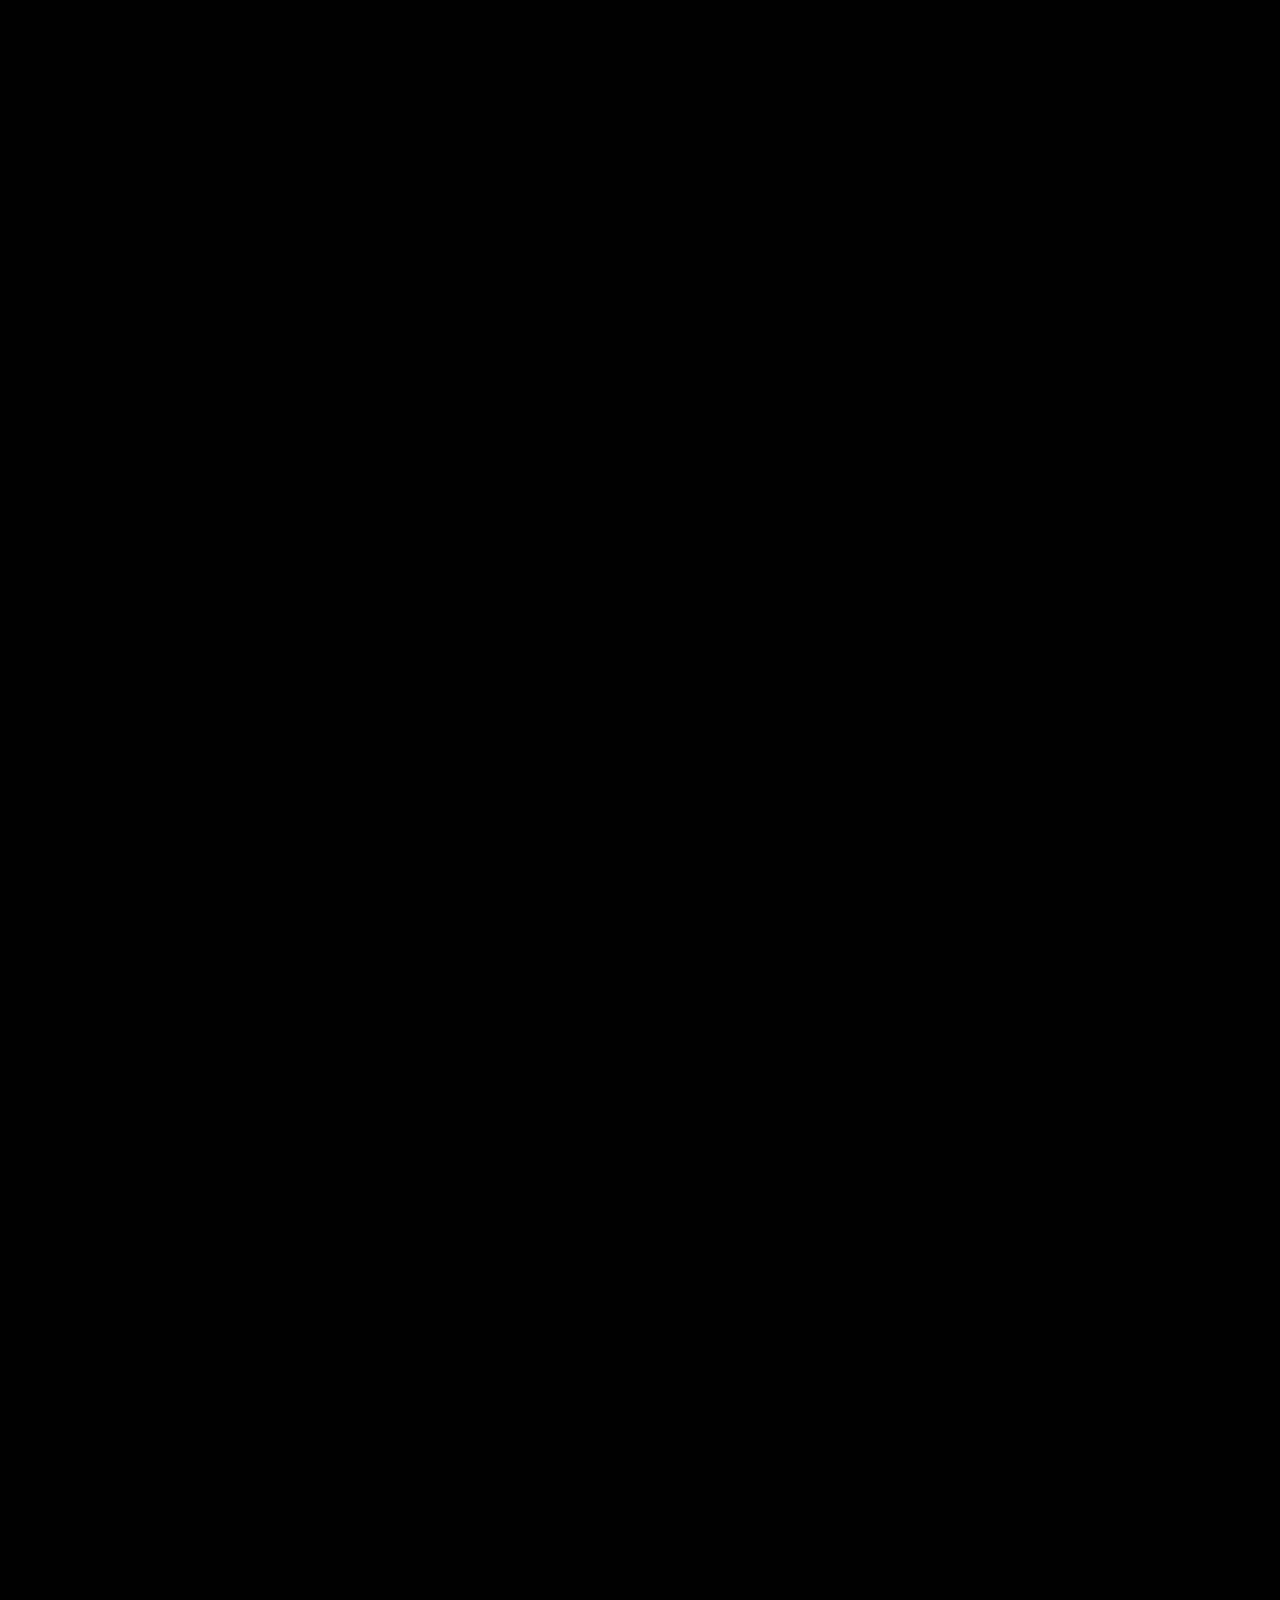
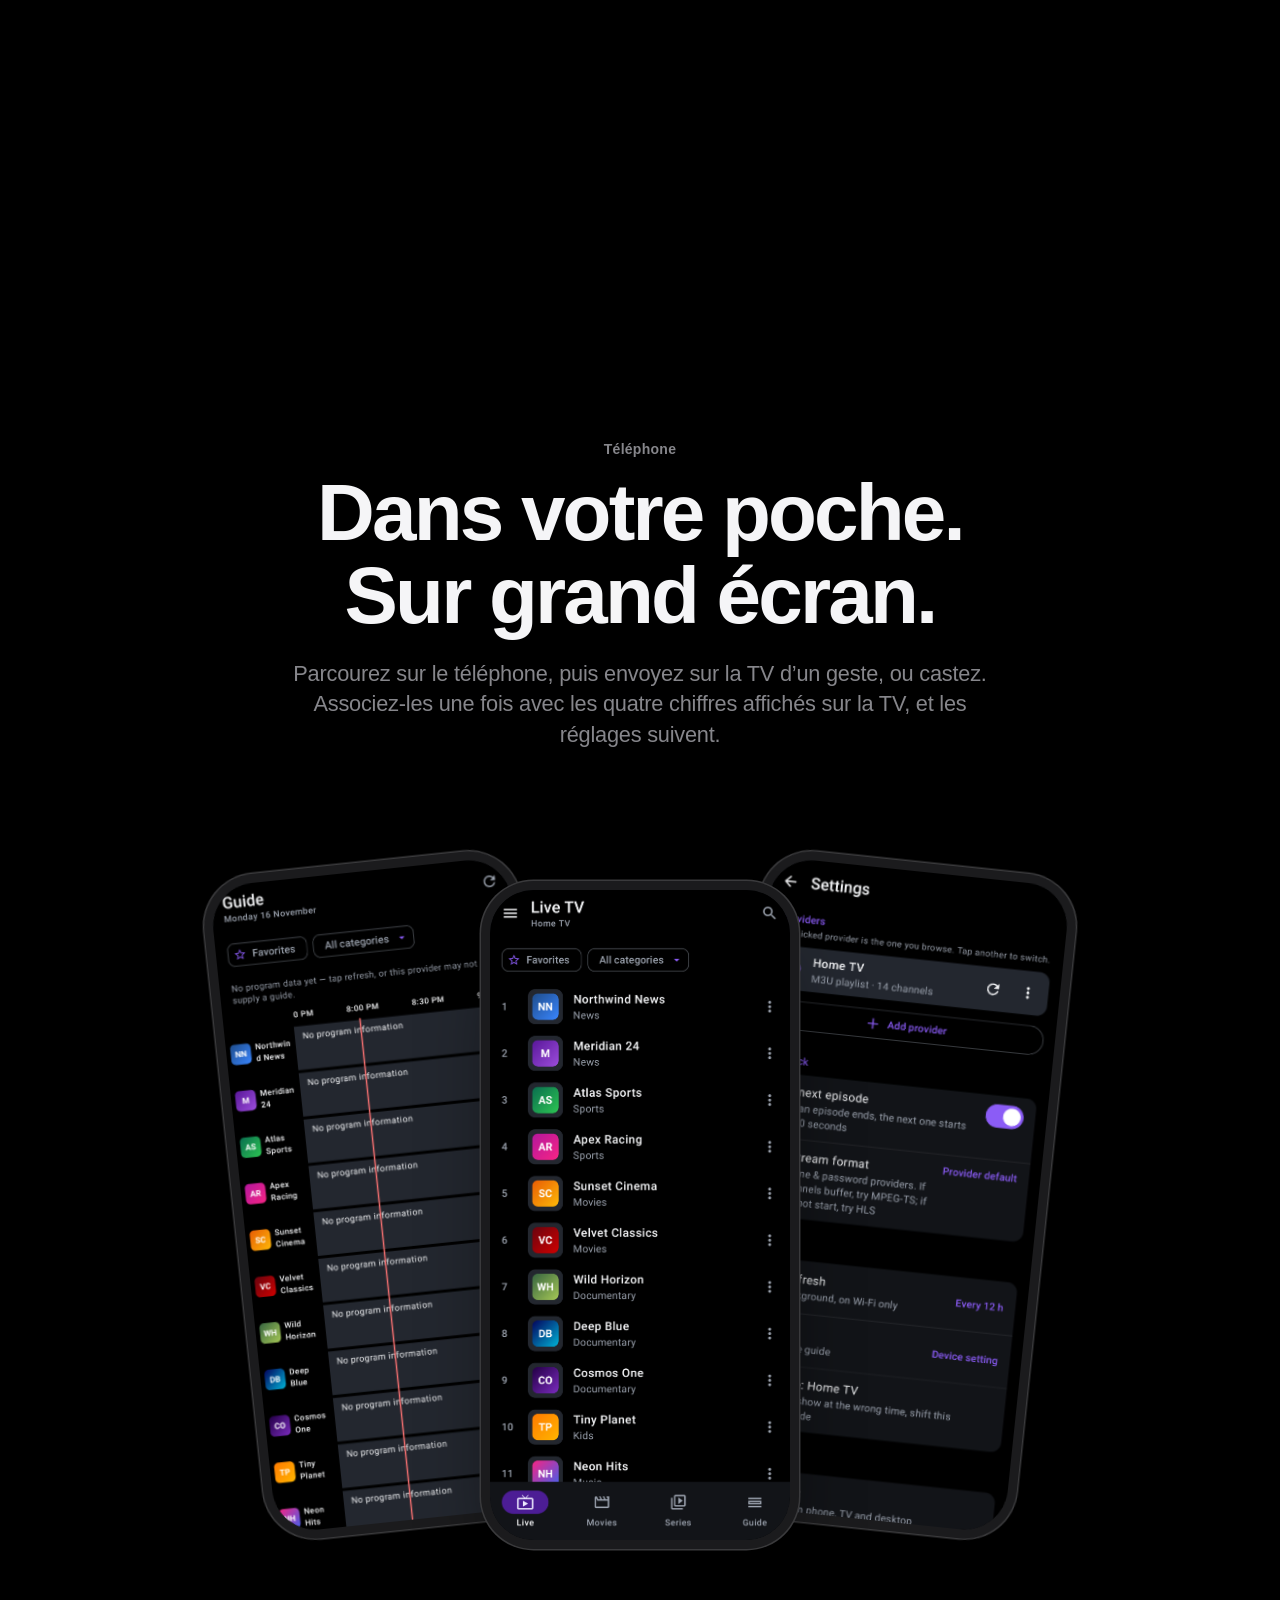
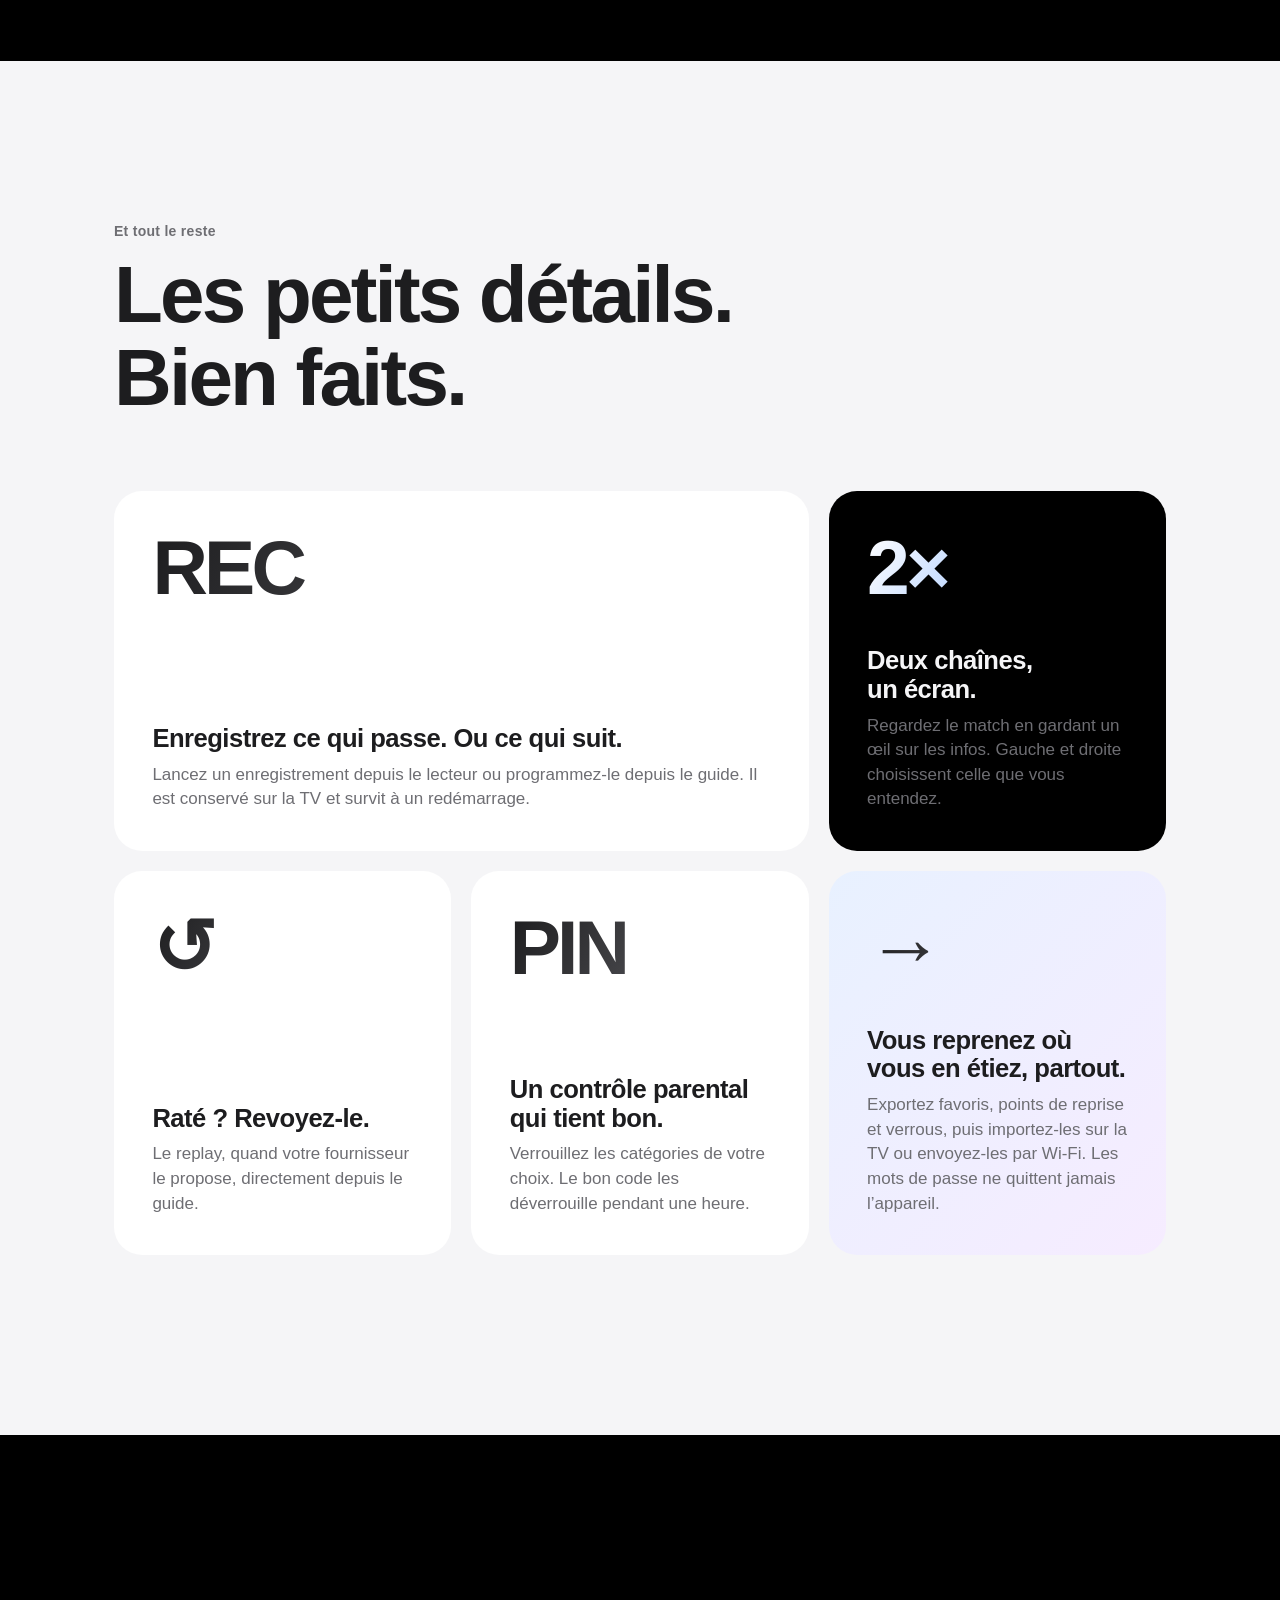
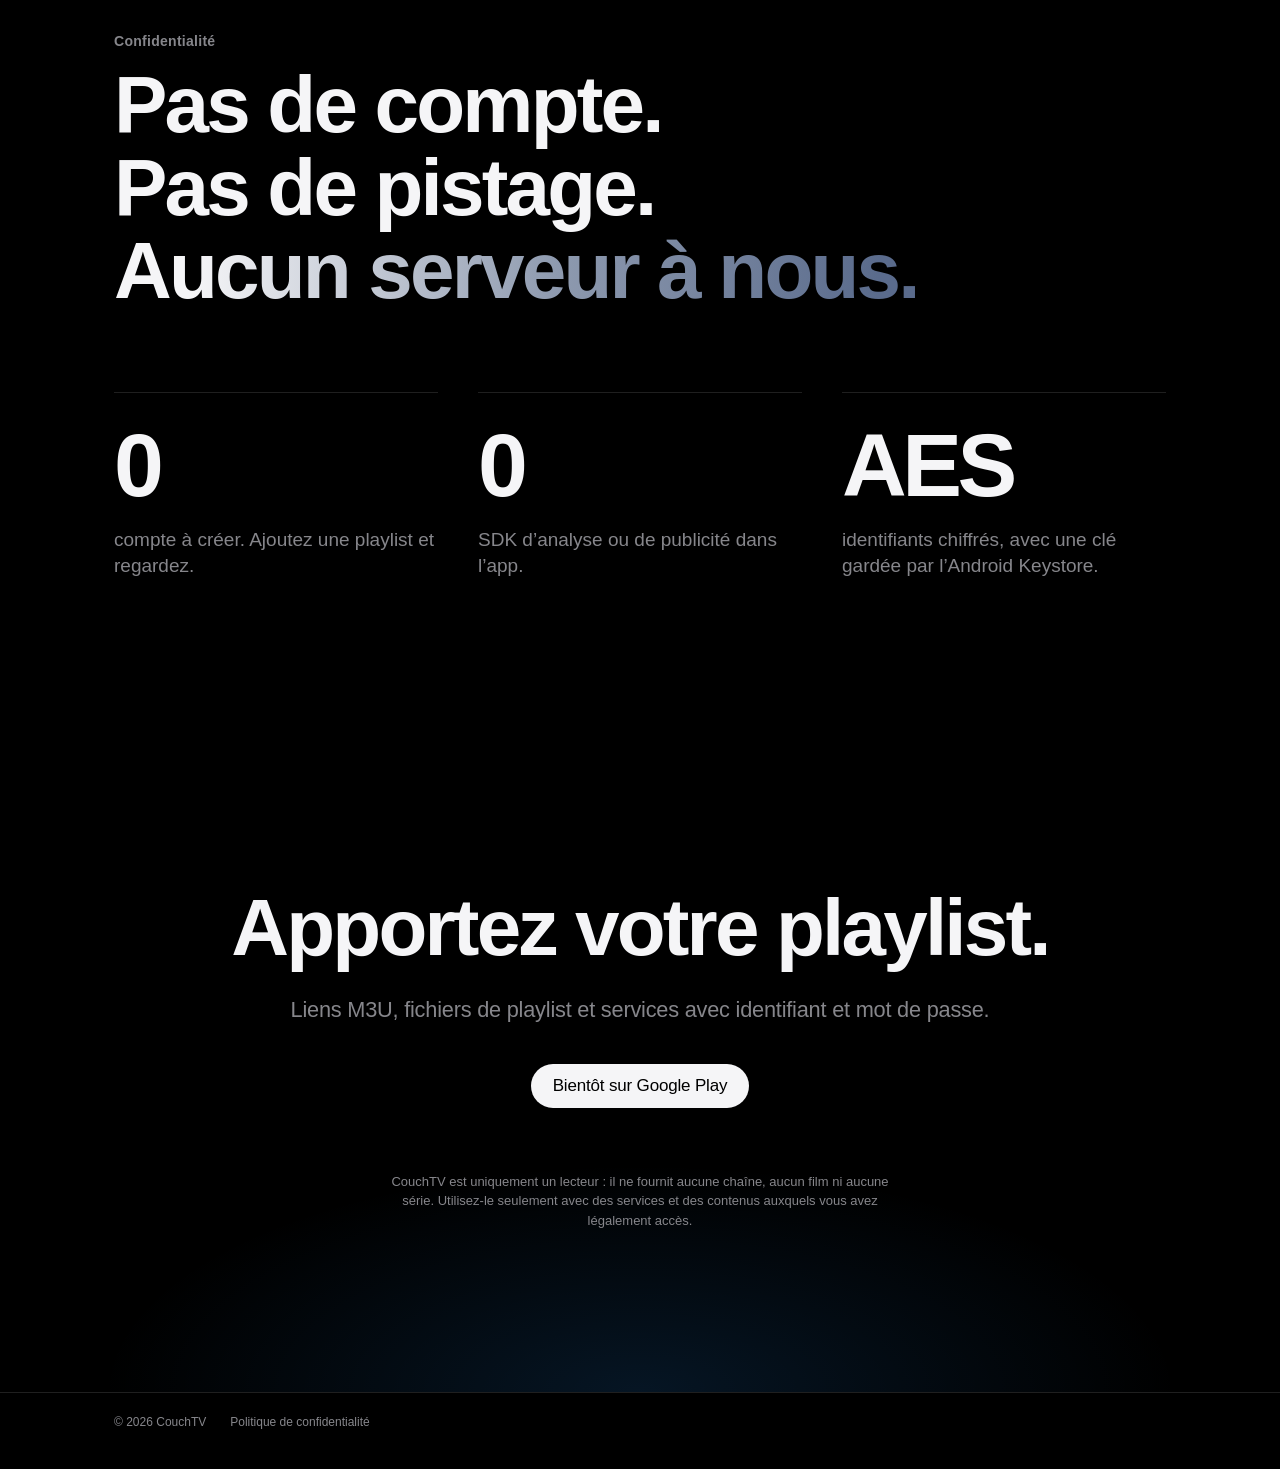
==== commit be2b0a55: "Site from YannBrrd/CouchTV@74eb012" ====
--- a/fr/index.html
+++ b/fr/index.html
@@ -4,10 +4,10 @@
 <head>
   <meta charset="utf-8">
   <meta name="viewport" content="width=device-width, initial-scale=1, viewport-fit=cover">
-  <title>OpenIPTV — La télé en direct, comme elle devrait être</title>
-  <meta name="description" content="OpenIPTV lit les playlists que vous avez déjà, sur Android TV et téléphone Android. Numéros de chaînes, vrai guide des programmes, enregistrements, sans compte.">
+  <title>CouchTV — La télé en direct, comme elle devrait être</title>
+  <meta name="description" content="CouchTV lit les playlists que vous avez déjà, sur Android TV et téléphone Android. Numéros de chaînes, vrai guide des programmes, enregistrements, sans compte.">
   <meta name="theme-color" content="#000000">
-  <meta property="og:title" content="OpenIPTV">
+  <meta property="og:title" content="CouchTV">
   <meta property="og:description" content="La télé en direct, comme elle devrait être. Pour Android TV et téléphone Android.">
   <meta property="og:image" content="https://yannbrrd.github.io/openiptv-public/screenshots/tv-guide.png">
   <meta property="og:locale" content="fr_FR">
@@ -22,9 +22,9 @@
 
 <header class="nav" data-nav>
   <div class="nav__inner">
-    <a class="nav__brand" href="#top" aria-label="OpenIPTV, retour en haut">
+    <a class="nav__brand" href="#top" aria-label="CouchTV, retour en haut">
       <svg class="nav__mark" viewBox="0 0 32 32" aria-hidden="true"><rect x="3" y="7" width="26" height="17" rx="4"/><path d="M12 28h8"/></svg>
-      OpenIPTV
+      CouchTV
     </a>
     <nav class="nav__links" aria-label="Sections">
       <a href="#tour">TV</a>
@@ -44,7 +44,7 @@
     <div class="hero__copy">
       <p class="eyebrow load" style="--i:0">Android TV · Téléphone Android</p>
       <h1 class="hero__title load" style="--i:1">La télé en direct,<br><span class="hero__soft">comme elle<br>devrait être.</span></h1>
-      <p class="hero__lede load" style="--i:2">OpenIPTV lit les playlists que vous avez déjà. Rapide à configurer, encore plus rapide pour zapper, et jamais de compte à créer.</p>
+      <p class="hero__lede load" style="--i:2">CouchTV lit les playlists que vous avez déjà. Rapide à configurer, encore plus rapide pour zapper, et jamais de compte à créer.</p>
       <div class="hero__actions load" style="--i:3">
         <span class="pill pill--light">Bientôt sur Google Play</span>
         <a class="link-arrow" href="#tour">Faire le tour</a>
@@ -169,13 +169,13 @@
     <h2 class="display reveal">Apportez votre playlist.</h2>
     <p class="lede reveal">Liens M3U, fichiers de playlist et services avec identifiant et mot de passe.</p>
     <span class="pill pill--light reveal">Bientôt sur Google Play</span>
-    <p class="disclaimer reveal">OpenIPTV est uniquement un lecteur : il ne fournit aucune chaîne, aucun film ni aucune série. Utilisez-le seulement avec des services et des contenus auxquels vous avez légalement accès.</p>
+    <p class="disclaimer reveal">CouchTV est uniquement un lecteur : il ne fournit aucune chaîne, aucun film ni aucune série. Utilisez-le seulement avec des services et des contenus auxquels vous avez légalement accès.</p>
   </section>
 </main>
 
 <footer class="footer">
   <div class="footer__inner">
-    <span>&copy; <span data-year>2026</span> OpenIPTV</span>
+    <span>&copy; <span data-year>2026</span> CouchTV</span>
     <a href="../privacy.html">Politique de confidentialité</a>
   </div>
 </footer>
--- a/assets/site.css
+++ b/assets/site.css
@@ -1,4 +1,4 @@
-/* OpenIPTV website. No framework: a few custom properties, real type, and
+/* CouchTV website. No framework: a few custom properties, real type, and
    motion driven by scroll progress (--p, set by site.js). */
 
 :root {
